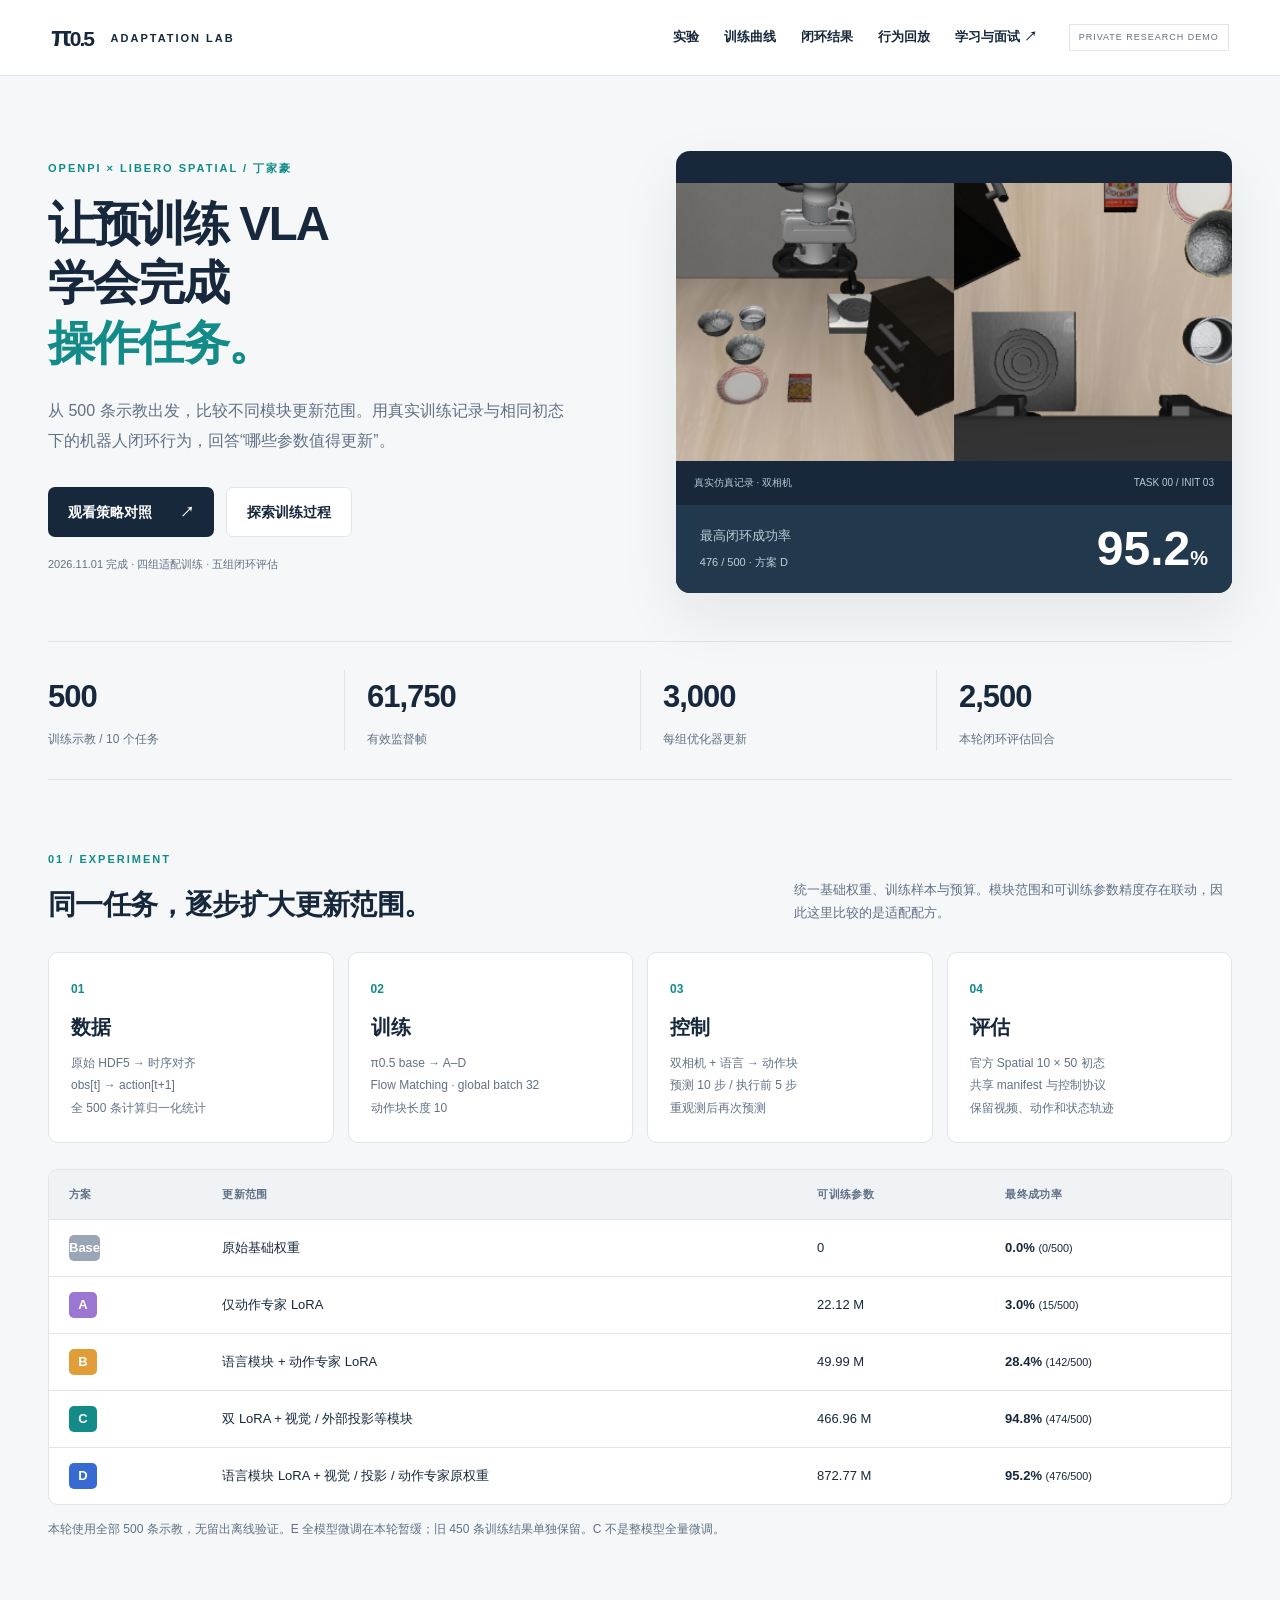
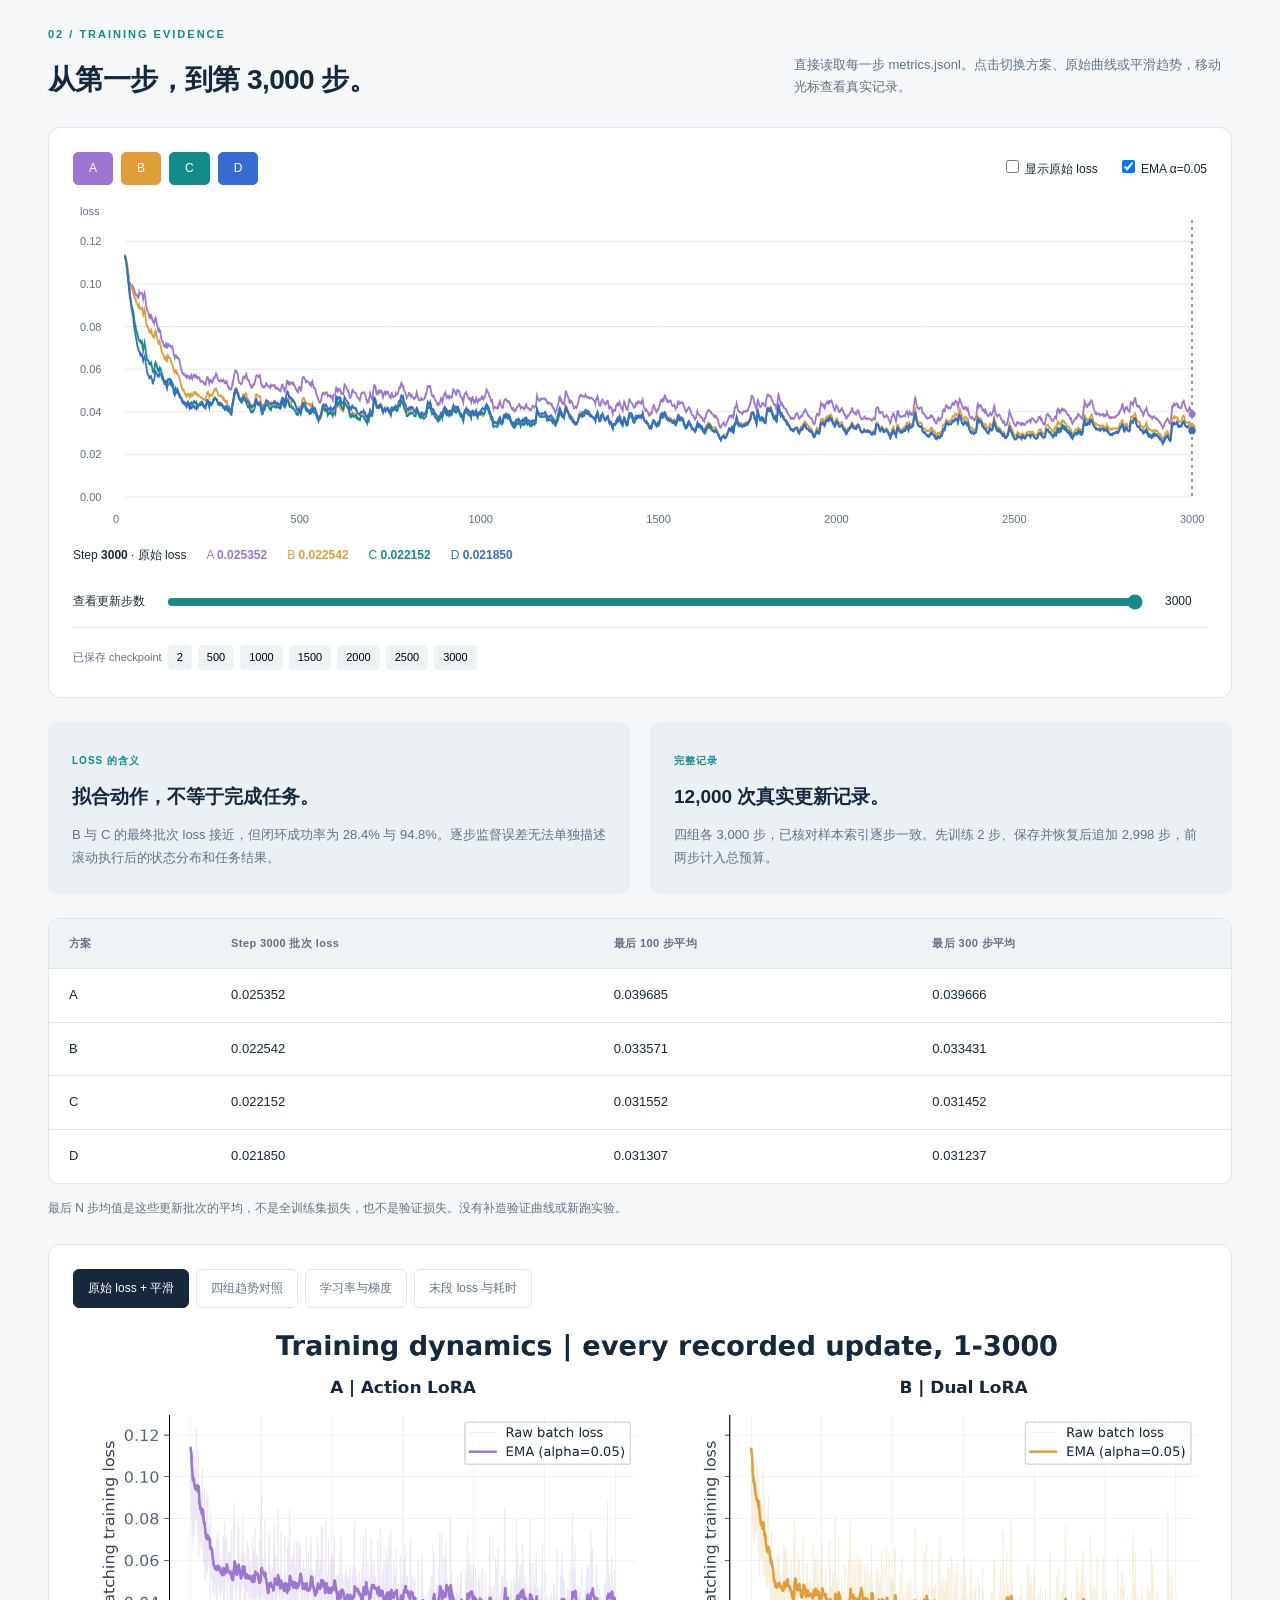
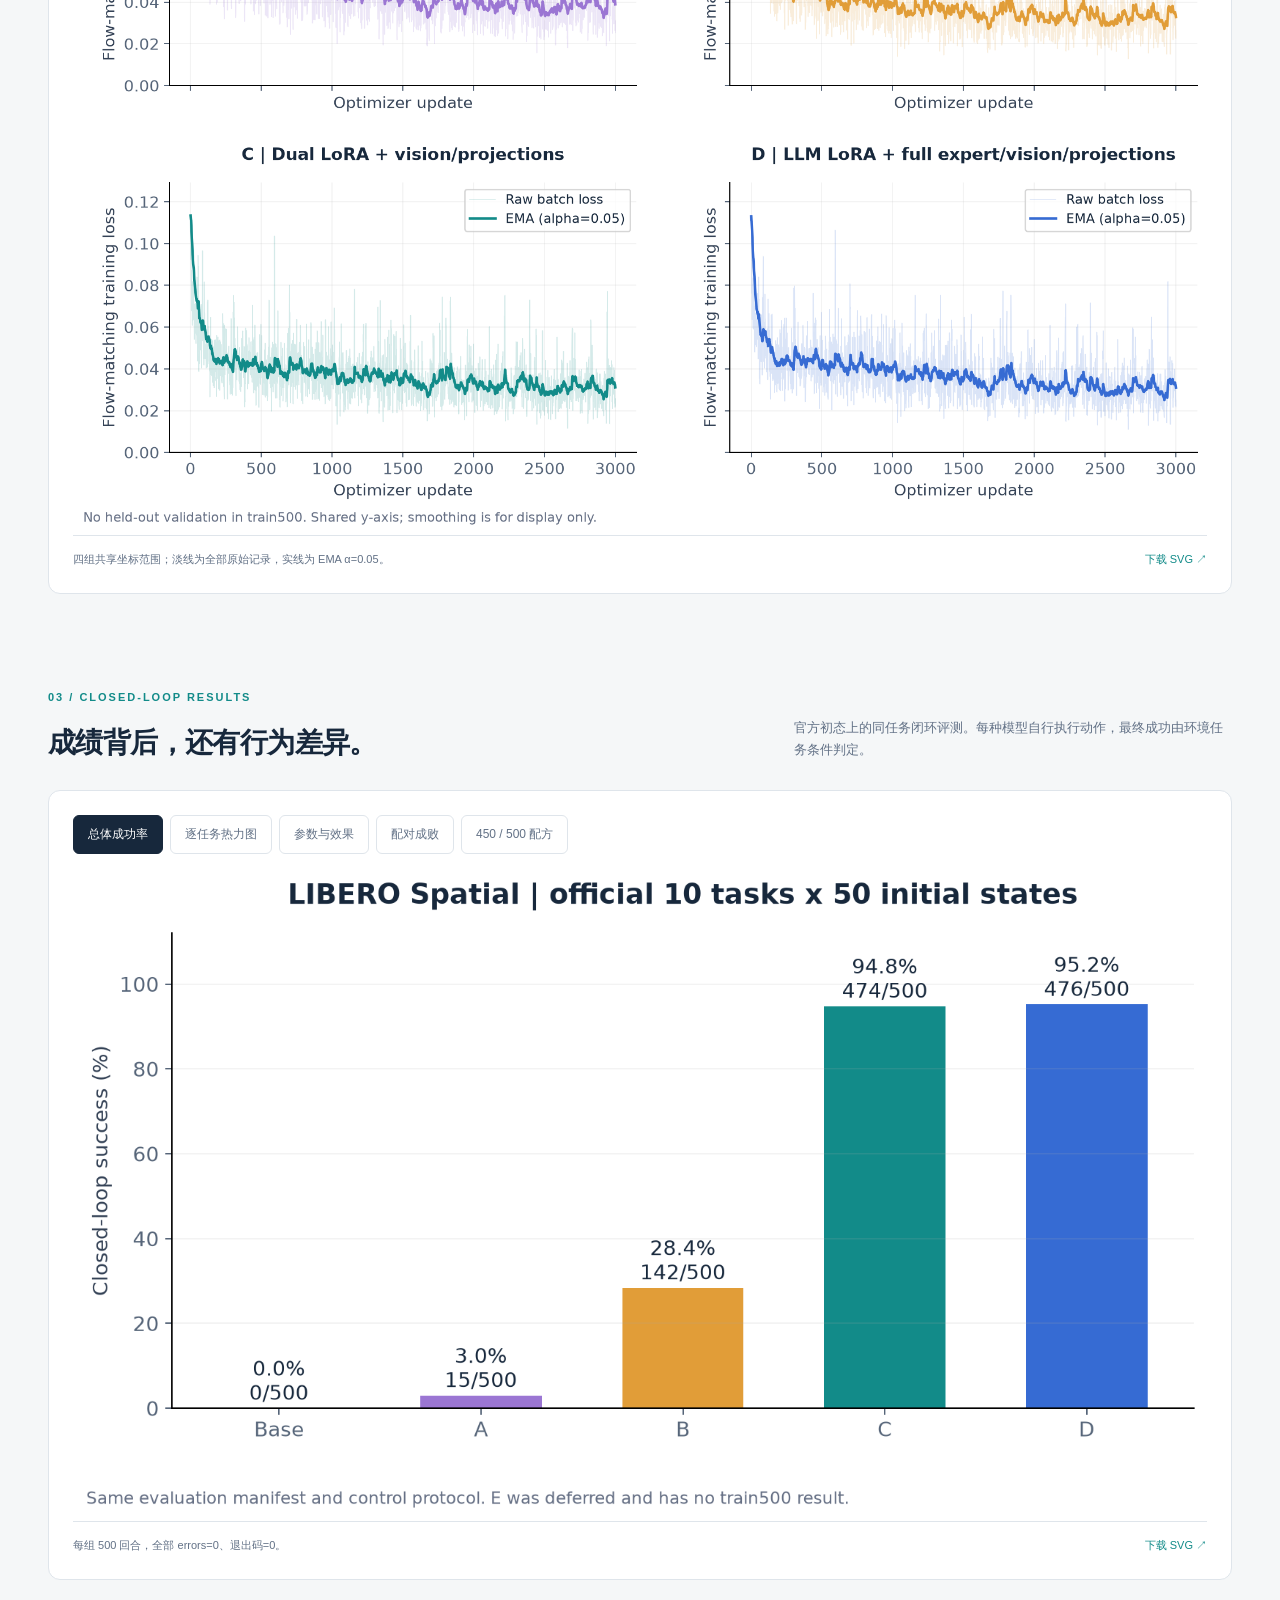
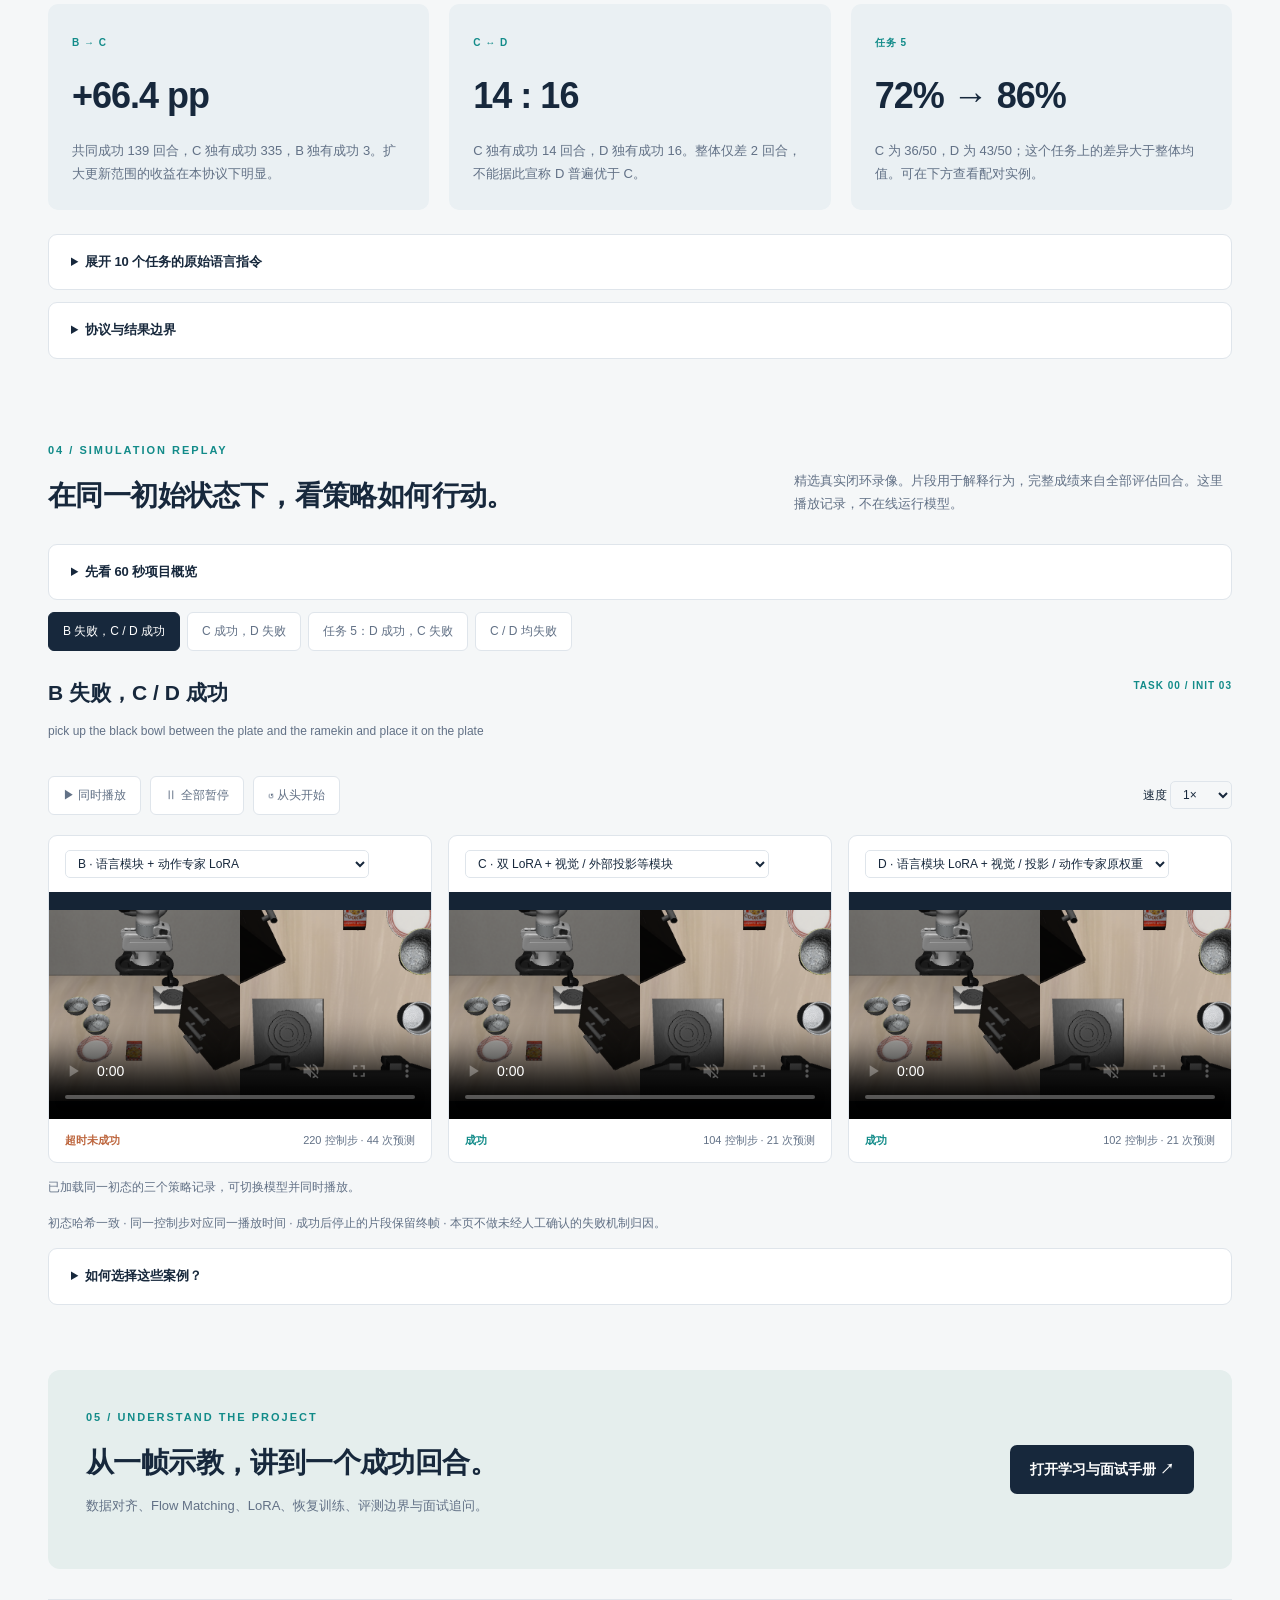
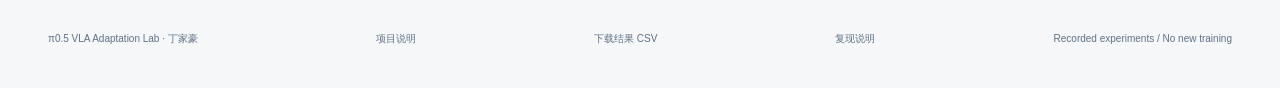
==== demo/index.html @ 4ae3f06e "Present train500 VLA adaptation with recorded curves and paired simulation demo" ====
<!doctype html>
<html lang="zh-CN"><head><meta charset="utf-8"><meta name="viewport" content="width=device-width, initial-scale=1">
<title>π0.5 · VLA Adaptation Lab</title><link rel="stylesheet" href="style.css"></head>
<body>
<header class="nav"><a class="brand" href="#">π<span>0.5</span> <b>ADAPTATION LAB</b></a><nav><a href="#experiment">实验</a><a href="#training">训练曲线</a><a href="#results">闭环结果</a><a href="#replay">行为回放</a><a href="study.html">学习与面试 ↗</a></nav><span class="private">PRIVATE RESEARCH DEMO</span></header>
<main>
<section class="hero"><div><p class="eyebrow">OPENPI × LIBERO SPATIAL / 丁家豪</p><h1>让预训练 VLA<br>学会完成<span>操作任务。</span></h1><p class="lead">从 500 条示教出发，比较不同模块更新范围。用真实训练记录与相同初态下的机器人闭环行为，回答“哪些参数值得更新”。</p><div class="actions"><a class="button" href="#replay">观看策略对照 <span>↗</span></a><a class="button secondary" href="#training">探索训练过程</a></div><p class="meta">2026.11.01 完成 · 四组适配训练 · 五组闭环评估</p></div><div class="hero-image"><img src="media/adaptation/C-start.png" alt="LIBERO 仿真外部相机与腕部相机起始画面"><div class="image-caption"><span>真实仿真记录 · 双相机</span><span>TASK 00 / INIT 03</span></div><div class="hero-insight"><span>最高闭环成功率</span><strong>95.2<small>%</small></strong><p>476 / 500 · 方案 D</p></div></div></section>
<section class="metrics"><div><strong>500</strong><span>训练示教 / 10 个任务</span></div><div><strong>61,750</strong><span>有效监督帧</span></div><div><strong>3,000</strong><span>每组优化器更新</span></div><div><strong>2,500</strong><span>本轮闭环评估回合</span></div></section>
<section id="experiment"><div class="section-head"><div><p class="eyebrow">01 / EXPERIMENT</p><h2>同一任务，逐步扩大更新范围。</h2></div><p>统一基础权重、训练样本与预算。模块范围和可训练参数精度存在联动，因此这里比较的是适配配方。</p></div>
<div class="flow"><article><span>01</span><h3>数据</h3><p>原始 HDF5 → 时序对齐<br>obs[t] → action[t+1]<br>全 500 条计算归一化统计</p></article><article><span>02</span><h3>训练</h3><p>π0.5 base → A–D<br>Flow Matching · global batch 32<br>动作块长度 10</p></article><article><span>03</span><h3>控制</h3><p>双相机 + 语言 → 动作块<br>预测 10 步 / 执行前 5 步<br>重观测后再次预测</p></article><article><span>04</span><h3>评估</h3><p>官方 Spatial 10 × 50 初态<br>共享 manifest 与控制协议<br>保留视频、动作和状态轨迹</p></article></div>
<div class="table-wrap"><table><thead><tr><th>方案</th><th>更新范围</th><th>可训练参数</th><th>最终成功率</th></tr></thead><tbody id="scope-table"></tbody></table></div>
<p class="note">本轮使用全部 500 条示教，无留出离线验证。E 全模型微调在本轮暂缓；旧 450 条训练结果单独保留。C 不是整模型全量微调。</p></section>
<section id="training"><div class="section-head"><div><p class="eyebrow">02 / TRAINING EVIDENCE</p><h2>从第一步，到第 3,000 步。</h2></div><p>直接读取每一步 metrics.jsonl。点击切换方案、原始曲线或平滑趋势，移动光标查看真实记录。</p></div>
<div class="chart-card"><div class="toolbar"><div class="toggles" id="group-toggles"></div><label><input id="raw-toggle" type="checkbox"> 显示原始 loss</label><label><input id="ema-toggle" type="checkbox" checked> EMA α=0.05</label></div><div class="canvas-wrap"><canvas id="loss-chart" aria-label="A 到 D 训练损失交互曲线"></canvas></div><div class="chart-readout" id="chart-readout"></div><div class="slider-row"><label for="step-slider">查看更新步数</label><input id="step-slider" type="range" min="1" max="3000" value="3000"><output id="step-output">3000</output></div><div class="checkpoint-row">已保存 checkpoint <span id="checkpoint-buttons"></span></div></div>
<div class="insight-grid"><article><span class="tag">LOSS 的含义</span><h3>拟合动作，不等于完成任务。</h3><p>B 与 C 的最终批次 loss 接近，但闭环成功率为 28.4% 与 94.8%。逐步监督误差无法单独描述滚动执行后的状态分布和任务结果。</p></article><article><span class="tag">完整记录</span><h3>12,000 次真实更新记录。</h3><p>四组各 3,000 步，已核对样本索引逐步一致。先训练 2 步、保存并恢复后追加 2,998 步，前两步计入总预算。</p></article></div>
<div class="table-wrap"><table><thead><tr><th>方案</th><th>Step 3000 批次 loss</th><th>最后 100 步平均</th><th>最后 300 步平均</th></tr></thead><tbody id="loss-table"></tbody></table></div>
<p class="note">最后 N 步均值是这些更新批次的平均，不是全训练集损失，也不是验证损失。没有补造验证曲线或新跑实验。</p>
<div class="figure-browser"><div class="figure-tabs" id="training-tabs"></div><figure><img id="training-figure" alt="训练过程统计图"><figcaption><span id="training-caption"></span><a id="training-download" download>下载 SVG ↗</a></figcaption></figure></div></section>
<section id="results"><div class="section-head"><div><p class="eyebrow">03 / CLOSED-LOOP RESULTS</p><h2>成绩背后，还有行为差异。</h2></div><p>官方初态上的同任务闭环评测。每种模型自行执行动作，最终成功由环境任务条件判定。</p></div>
<div class="figure-browser"><div class="figure-tabs" id="result-tabs"></div><figure><img id="result-figure" alt="闭环评估结果统计图"><figcaption><span id="result-caption"></span><a id="result-download" download>下载 SVG ↗</a></figcaption></figure></div>
<div class="insight-grid three"><article><span class="tag">B → C</span><strong>+66.4 pp</strong><p>共同成功 139 回合，C 独有成功 335，B 独有成功 3。扩大更新范围的收益在本协议下明显。</p></article><article><span class="tag">C ↔ D</span><strong>14 : 16</strong><p>C 独有成功 14 回合，D 独有成功 16。整体仅差 2 回合，不能据此宣称 D 普遍优于 C。</p></article><article><span class="tag">任务 5</span><strong>72% → 86%</strong><p>C 为 36/50，D 为 43/50；这个任务上的差异大于整体均值。可在下方查看配对实例。</p></article></div>
<details><summary>展开 10 个任务的原始语言指令</summary><ol id="task-list" start="0"></ol></details>
<details><summary>协议与结果边界</summary><p>使用固定版本 LIBERO 官方 .pruned_init，10 个任务各 50 条。256 渲染 → 180° 旋转 → PIL 双线性 224；稳定 10 步，最多 220 个控制步，预测 10 / 执行 5 / 去噪 10。五组评估共享 manifest 和按回合配对的动作噪声。</p><p>这是相同任务集合上的评估，不代表未见任务泛化或真机表现。固定项目仿真环境，不宣称逐位复现官方发布榜单。450→500 两轮的训练数据和归一化均发生变化；旧 E 的 91.4% 不属于本轮。</p></details></section>
<section id="replay"><div class="section-head"><div><p class="eyebrow">04 / SIMULATION REPLAY</p><h2>在同一初始状态下，看策略如何行动。</h2></div><p>精选真实闭环录像。片段用于解释行为，完整成绩来自全部评估回合。这里播放记录，不在线运行模型。</p></div>
<details><summary>先看 60 秒项目概览</summary><video controls playsinline preload="metadata" style="width:100%;max-height:600px" src="overview.mp4" poster="assets/charts/success-rates.png"></video><p class="note">由已有结果图与四组配对录像剪辑而成，未运行模型；片段结束后保持终帧。<a href="overview.mp4" download>下载 MP4 ↗</a></p></details>
<div id="case-tabs" class="figure-tabs"></div><div class="case-header"><div><h3 id="case-title"></h3><p id="case-prompt"></p></div><span id="case-key" class="tag"></span></div><div class="play-controls"><button id="play-all">▶ 同时播放</button><button id="pause-all">Ⅱ 全部暂停</button><button id="restart-all">↺ 从头开始</button><label>速度 <select id="speed"><option value=".5">0.5×</option><option value="1" selected>1×</option><option value="2">2×</option></select></label></div><div id="players" class="players"></div><p id="play-status" class="note" role="status"></p><p id="case-note" class="note"></p>
<details><summary>如何选择这些案例？</summary><p>分别选择 B 失败而 C/D 成功、C 成功而 D 失败、任务 5 中 D 成功而 C 失败、C/D 均失败四类；每类按任务号与初态号排序取第一个匹配回合。可切换模型；同一案例初态哈希已核对一致。来源路径和视频哈希见 <a href="media-manifest.json">媒体清单</a>。每段视频左侧为外部相机，右侧为腕部相机。</p></details></section>
<section id="learn" class="learning-callout"><div><p class="eyebrow">05 / UNDERSTAND THE PROJECT</p><h2>从一帧示教，讲到一个成功回合。</h2><p>数据对齐、Flow Matching、LoRA、恢复训练、评测边界与面试追问。</p></div><a class="button" href="study.html">打开学习与面试手册 ↗</a></section>
<footer><span>π0.5 VLA Adaptation Lab · 丁家豪</span><a href="../README.md">项目说明</a><a href="../results/train500/summary.csv" download>下载结果 CSV</a><a href="../docs/reproduction.md">复现说明</a><span>Recorded experiments / No new training</span></footer>
</main><script src="assets/data.js"></script><script src="app.js"></script></body></html>
---- demo/style.css ----
:root{--ink:#17283c;--muted:#627186;--line:#dfe5eb;--teal:#128b89;--paper:#f5f7f8;--card:#fff;--blue:#366bd3}*{box-sizing:border-box}html{scroll-behavior:smooth;scroll-padding-top:88px}body{margin:0;color:var(--ink);background:var(--paper);font-family:Inter,-apple-system,BlinkMacSystemFont,"PingFang SC","Microsoft Yahei",sans-serif;font-size:15px;line-height:1.75}a{color:inherit;text-decoration:none}a:hover{color:var(--teal)}button,select,input{font:inherit}button,a.button{cursor:pointer}button:focus-visible,a:focus-visible,input:focus-visible,select:focus-visible,summary:focus-visible{outline:3px solid #4b9ce8;outline-offset:4px}.nav{height:76px;padding:0 4vw;display:flex;align-items:center;gap:32px;background:#ffffffed;border-bottom:1px solid var(--line);position:sticky;top:0;z-index:9;backdrop-filter:blur(12px)}.brand{font-size:27px;white-space:nowrap;font-weight:750;letter-spacing:-2px}.brand span{font-size:21px}.brand b{font-size:11px;letter-spacing:2px;margin-left:12px;vertical-align:middle}.nav nav{display:flex;gap:25px;margin-left:auto;font-size:13px;font-weight:600}.private{font-size:9px;letter-spacing:1px;padding:5px 9px;border:1px solid var(--line);color:var(--muted)}main{max-width:1320px;margin:auto;padding:0 48px}.hero{display:grid;grid-template-columns:1.03fr 1fr;gap:55px;align-items:center;padding:75px 0 48px}.eyebrow{color:var(--teal);letter-spacing:2px;font-size:11px;font-weight:700;margin:0 0 16px}.hero h1{font-size:clamp(34px,3.7vw,53px);letter-spacing:-2px;line-height:1.25;margin:0 0 24px}.hero h1 span{display:block;color:var(--teal)}.lead{font-size:16px;color:var(--muted);max-width:520px;line-height:1.9}.actions{display:flex;gap:12px;margin:30px 0 18px}.button{display:inline-flex;align-items:center;gap:28px;padding:12px 20px;background:var(--ink);color:white;border-radius:7px;font-size:14px;font-weight:600}.button:hover{background:var(--teal);color:white}.secondary{background:white;color:var(--ink);border:1px solid var(--line)}.meta{font-size:11px;color:var(--muted)}.hero-image{position:relative;background:#18283a;border-radius:14px;overflow:hidden;padding:32px 0 0;box-shadow:0 24px 60px #17283c14}.hero-image>img{width:100%;display:block;min-height:230px;object-fit:cover}.image-caption{display:flex;justify-content:space-between;font-size:10px;color:#b7cbd8;padding:13px 18px}.hero-insight{padding:18px 24px;background:#22384c;display:grid;grid-template-columns:1fr 1fr;align-items:center;color:white}.hero-insight>span{font-size:13px;color:#bdced8}.hero-insight strong{font-size:48px;line-height:1.1;text-align:right;grid-row:span 2}.hero-insight small{font-size:20px}.hero-insight p{font-size:11px;margin:0;color:#bdced8}.metrics{display:grid;grid-template-columns:repeat(4,1fr);border-top:1px solid var(--line);border-bottom:1px solid var(--line);padding:28px 0}.metrics>div{padding:0 22px;border-left:1px solid var(--line)}.metrics>div:first-child{border:0;padding-left:0}.metrics strong{font-size:31px;display:block;letter-spacing:-1px}.metrics span{font-size:12px;color:var(--muted)}section[id]{padding:70px 0 0}.section-head{display:flex;align-items:flex-end;gap:60px;margin-bottom:28px}.section-head>div{flex:1}.section-head>p{width:37%;font-size:13px;color:var(--muted);margin:0}h2{font-size:28px;line-height:1.4;letter-spacing:-.6px;margin:0}h3{line-height:1.5}.flow{display:grid;grid-template-columns:repeat(4,1fr);gap:14px;margin-bottom:26px}.flow article{background:white;border:1px solid var(--line);padding:22px;border-radius:10px}.flow span{color:var(--teal);font-size:12px;font-weight:bold}.flow h3{margin:10px 0;font-size:20px}.flow p{font-size:12px;color:var(--muted);margin:0;line-height:1.9}.table-wrap{overflow-x:auto;background:white;border:1px solid var(--line);border-radius:10px}table{width:100%;border-collapse:collapse;text-align:left;font-size:13px}th{font-size:11px;letter-spacing:.4px;color:var(--muted);background:#f0f3f6}td,th{padding:15px 20px;border-bottom:1px solid var(--line)}tr:last-child td{border-bottom:0}.badge{display:inline-flex;align-items:center;justify-content:center;min-width:28px;height:26px;color:white;border-radius:5px;font-weight:bold;margin-right:8px}.note{font-size:12px;color:var(--muted);line-height:1.8;margin:14px 0}.chart-card,.figure-browser{background:white;border:1px solid var(--line);border-radius:12px;padding:24px}.toolbar{display:flex;align-items:center;flex-wrap:wrap;gap:20px;font-size:12px}.toggles{display:flex;gap:8px;margin-right:auto}.toggles button{padding:5px 15px;border:1px solid var(--line);border-radius:5px;background:white;color:var(--muted)}.toggles button.active{background:var(--g);color:white;border-color:var(--g)}.canvas-wrap{height:330px;margin:20px 0 10px}canvas{display:block;width:100%;height:100%;touch-action:pan-y}.chart-readout{display:flex;gap:20px;flex-wrap:wrap;font-size:12px;min-height:26px}.chart-readout strong{font-variant-numeric:tabular-nums}.slider-row{display:flex;gap:20px;align-items:center;margin-top:20px;font-size:12px}.slider-row input{flex:1;accent-color:var(--teal)}.slider-row output{width:42px;font-variant-numeric:tabular-nums}.checkpoint-row{border-top:1px solid var(--line);padding-top:14px;margin-top:15px;font-size:11px;color:var(--muted)}.checkpoint-row button{background:#eef3f6;border:0;padding:3px 9px;border-radius:4px;margin:3px;cursor:pointer;font-size:11px}.insight-grid{display:grid;grid-template-columns:repeat(2,1fr);gap:20px;margin:24px 0}.insight-grid.three{grid-template-columns:repeat(3,1fr)}.insight-grid article{padding:24px;background:#eaf0f3;border-radius:10px}.tag{display:inline-block;font-size:10px;letter-spacing:1px;color:var(--teal);font-weight:700}.insight-grid h3{margin:10px 0;font-size:19px}.insight-grid p{color:var(--muted);font-size:13px;margin-bottom:0}.insight-grid strong{display:block;font-size:36px;letter-spacing:-1px;margin-top:10px}.figure-browser{margin:24px 0}.figure-tabs{display:flex;flex-wrap:wrap;gap:7px;margin-bottom:16px}.figure-tabs button,.play-controls button{border:1px solid var(--line);background:white;color:var(--muted);border-radius:6px;padding:8px 14px;font-size:12px;cursor:pointer}.figure-tabs button.active{background:var(--ink);color:white;border-color:var(--ink)}figure{margin:0}figure>img{display:block;width:100%;height:auto}figcaption{border-top:1px solid var(--line);padding-top:14px;display:flex;gap:20px;justify-content:space-between;font-size:11px;color:var(--muted)}figcaption a{white-space:nowrap;color:var(--teal)}details{background:white;border:1px solid var(--line);border-radius:9px;margin:12px 0;padding:16px 22px;font-size:13px}summary{font-weight:600;cursor:pointer}details p,details li{color:var(--muted)}details li{margin:8px 0}.case-header{display:flex;align-items:flex-start;justify-content:space-between;gap:25px;padding:10px 0}.case-header h3{margin:0;font-size:21px}.case-header p{font-size:12px;color:var(--muted);max-width:760px}.case-header .tag{white-space:nowrap}.play-controls{display:flex;gap:9px;align-items:center;flex-wrap:wrap;margin:12px 0 20px}.play-controls label{font-size:12px;margin-left:auto}.play-controls select,.player select{background:transparent;border:1px solid var(--line);padding:5px 8px;border-radius:5px;font-size:12px;color:var(--ink)}.players{display:grid;grid-template-columns:repeat(3,1fr);gap:16px}.player{background:white;border:1px solid var(--line);border-radius:9px;overflow:hidden}.player-head{padding:14px 16px;display:flex;justify-content:space-between;align-items:center}.player video{width:100%;display:block;background:#152435;aspect-ratio:512/304}.player-foot{padding:12px 16px;font-size:11px;color:var(--muted);display:flex;justify-content:space-between}.success{color:var(--teal);font-weight:700}.failure{color:#bd663e;font-weight:700}.learning-callout{display:flex;align-items:center;justify-content:space-between;gap:30px;padding:38px!important;background:#e5eeed;border-radius:12px;margin:65px 0 30px}.learning-callout p:last-child{color:var(--muted);font-size:13px}.learning-callout .button{white-space:nowrap}footer{display:flex;gap:24px;flex-wrap:wrap;justify-content:space-between;padding:30px 0 40px;font-size:10px;color:var(--muted);border-top:1px solid var(--line)}.study-layout{display:grid;grid-template-columns:220px 1fr;gap:45px;margin:45px auto}.study-nav{position:sticky;top:110px;align-self:start}.study-nav a{display:block;font-size:12px;padding:7px 0;color:var(--muted)}.study-content section{padding:25px 0!important}.study-content h2{font-size:25px;margin:16px 0}.study-content>p,.study-content section>p{color:var(--muted)}.study-content pre{background:#17283c;color:#dbe9ec;padding:20px;overflow:auto;border-radius:8px;font-size:12px}.study-content details{font-size:14px}.study-content summary{line-height:1.6}.study-controls{display:flex;gap:10px}.study-controls button{padding:8px 15px;border:1px solid var(--line);background:white;border-radius:6px;cursor:pointer}.study-content code{background:#e9eef2;padding:2px 4px;border-radius:3px;font-size:12px}
@media(max-width:1050px){.private{display:none}.nav{gap:15px}.nav nav{gap:15px}main{padding:0 28px}.hero{gap:30px}.hero h1{font-size:38px}.hero-insight strong{font-size:38px}.flow article{padding:16px}.hero{padding-top:45px}.section-head{gap:25px}.players{gap:10px}.player-head{padding:10px}.study-layout{grid-template-columns:170px 1fr;gap:25px}}
@media(max-width:720px){.nav{height:auto;min-height:65px;padding:10px 18px;flex-wrap:wrap;gap:7px}.nav nav{width:100%;justify-content:space-between;gap:10px;font-size:11px}.brand{font-size:24px}main{padding:0 18px}.hero{grid-template-columns:1fr;padding-top:35px;gap:28px}.hero h1{font-size:39px}.hero-image{max-width:540px}.metrics{grid-template-columns:repeat(2,1fr);gap:22px}.metrics>div:nth-child(3){border-left:0;padding-left:0}.metrics strong{font-size:26px}.section-head{display:block}.section-head>p{width:auto;margin-top:15px}.flow{grid-template-columns:repeat(2,1fr)}h2{font-size:25px}.chart-card,.figure-browser{padding:14px}.toolbar{gap:12px}.canvas-wrap{height:280px}.insight-grid,.insight-grid.three{grid-template-columns:1fr}.players{grid-template-columns:1fr}.player video{max-height:340px}.case-header{display:block}.learning-callout{display:block;padding:25px!important}.learning-callout .button{margin-top:16px}.slider-row{gap:10px}.slider-row label{font-size:10px}td,th{padding:12px;font-size:12px}.study-layout{display:block}.study-nav{position:static;display:flex;flex-wrap:wrap;gap:12px}.study-nav a{padding:0}.section-head .eyebrow{margin-bottom:10px}section[id]{padding-top:45px}}
@media(prefers-reduced-motion:reduce){html{scroll-behavior:auto}}
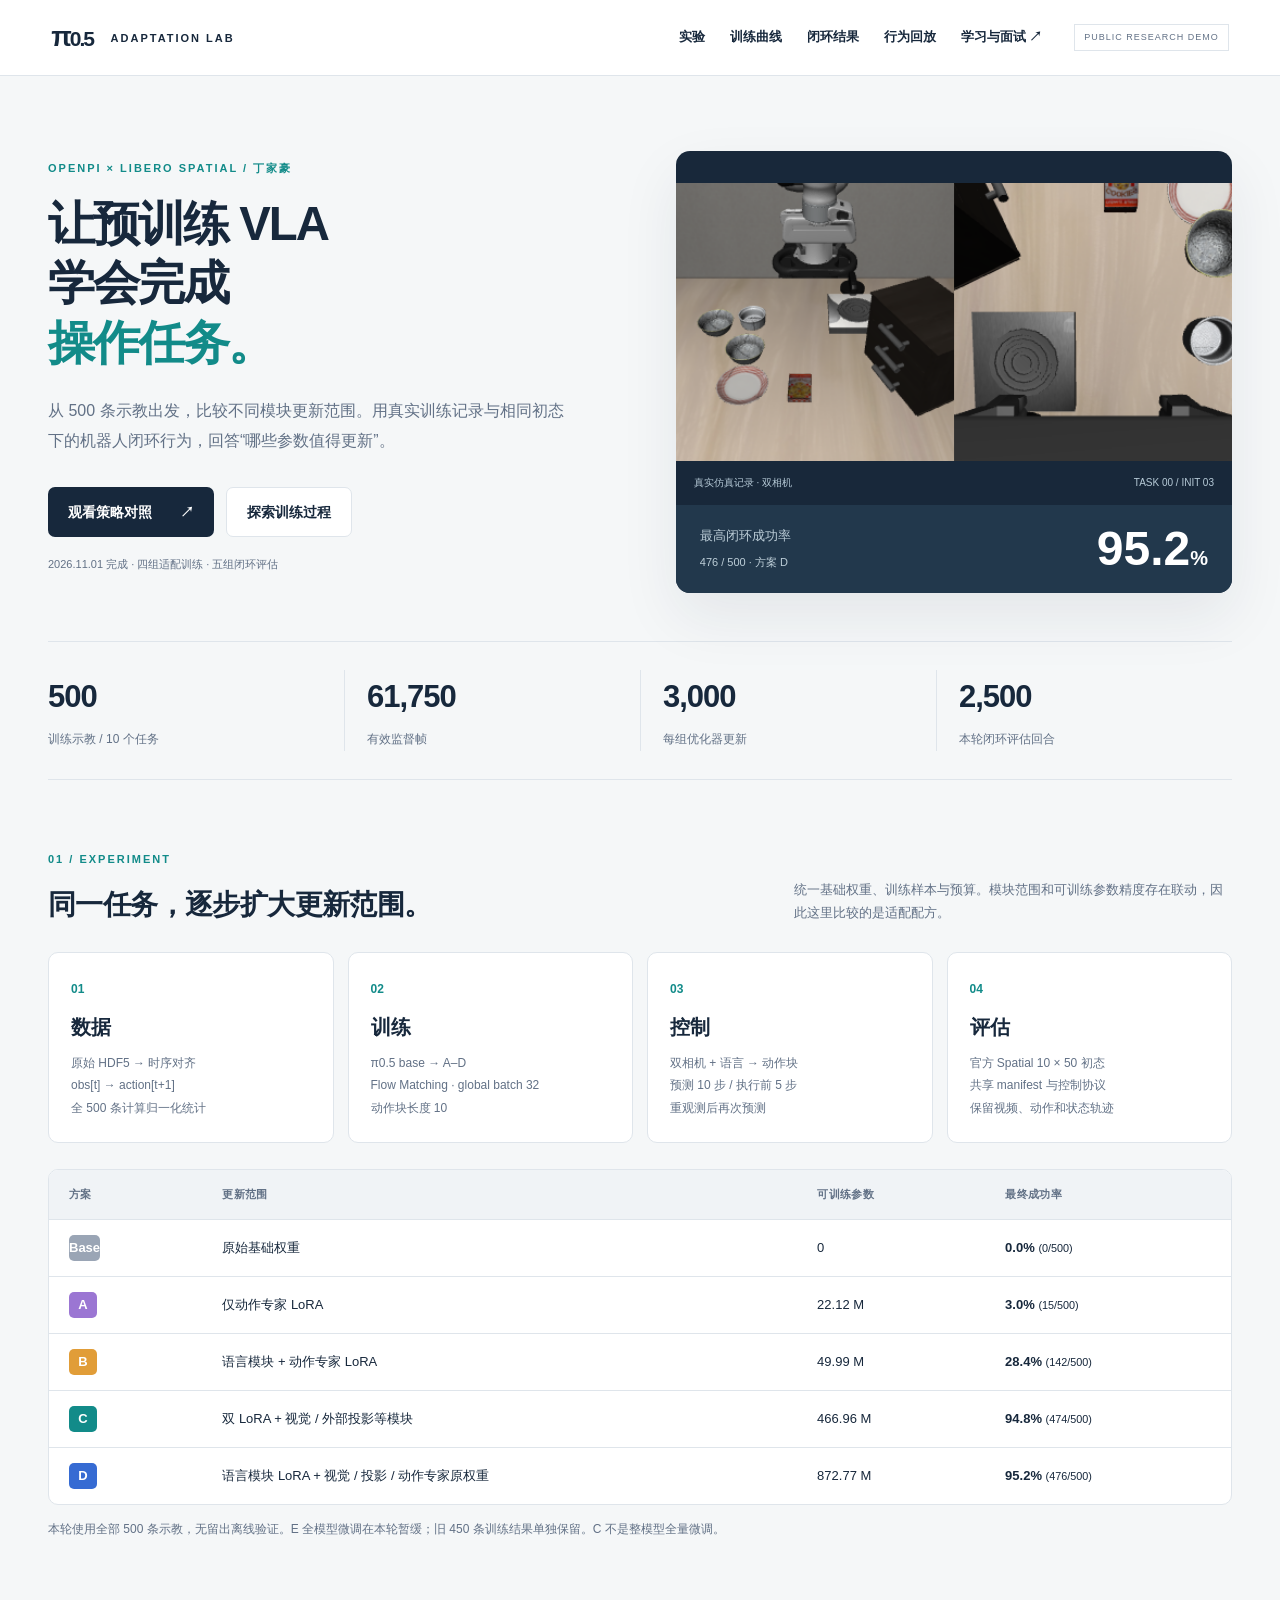
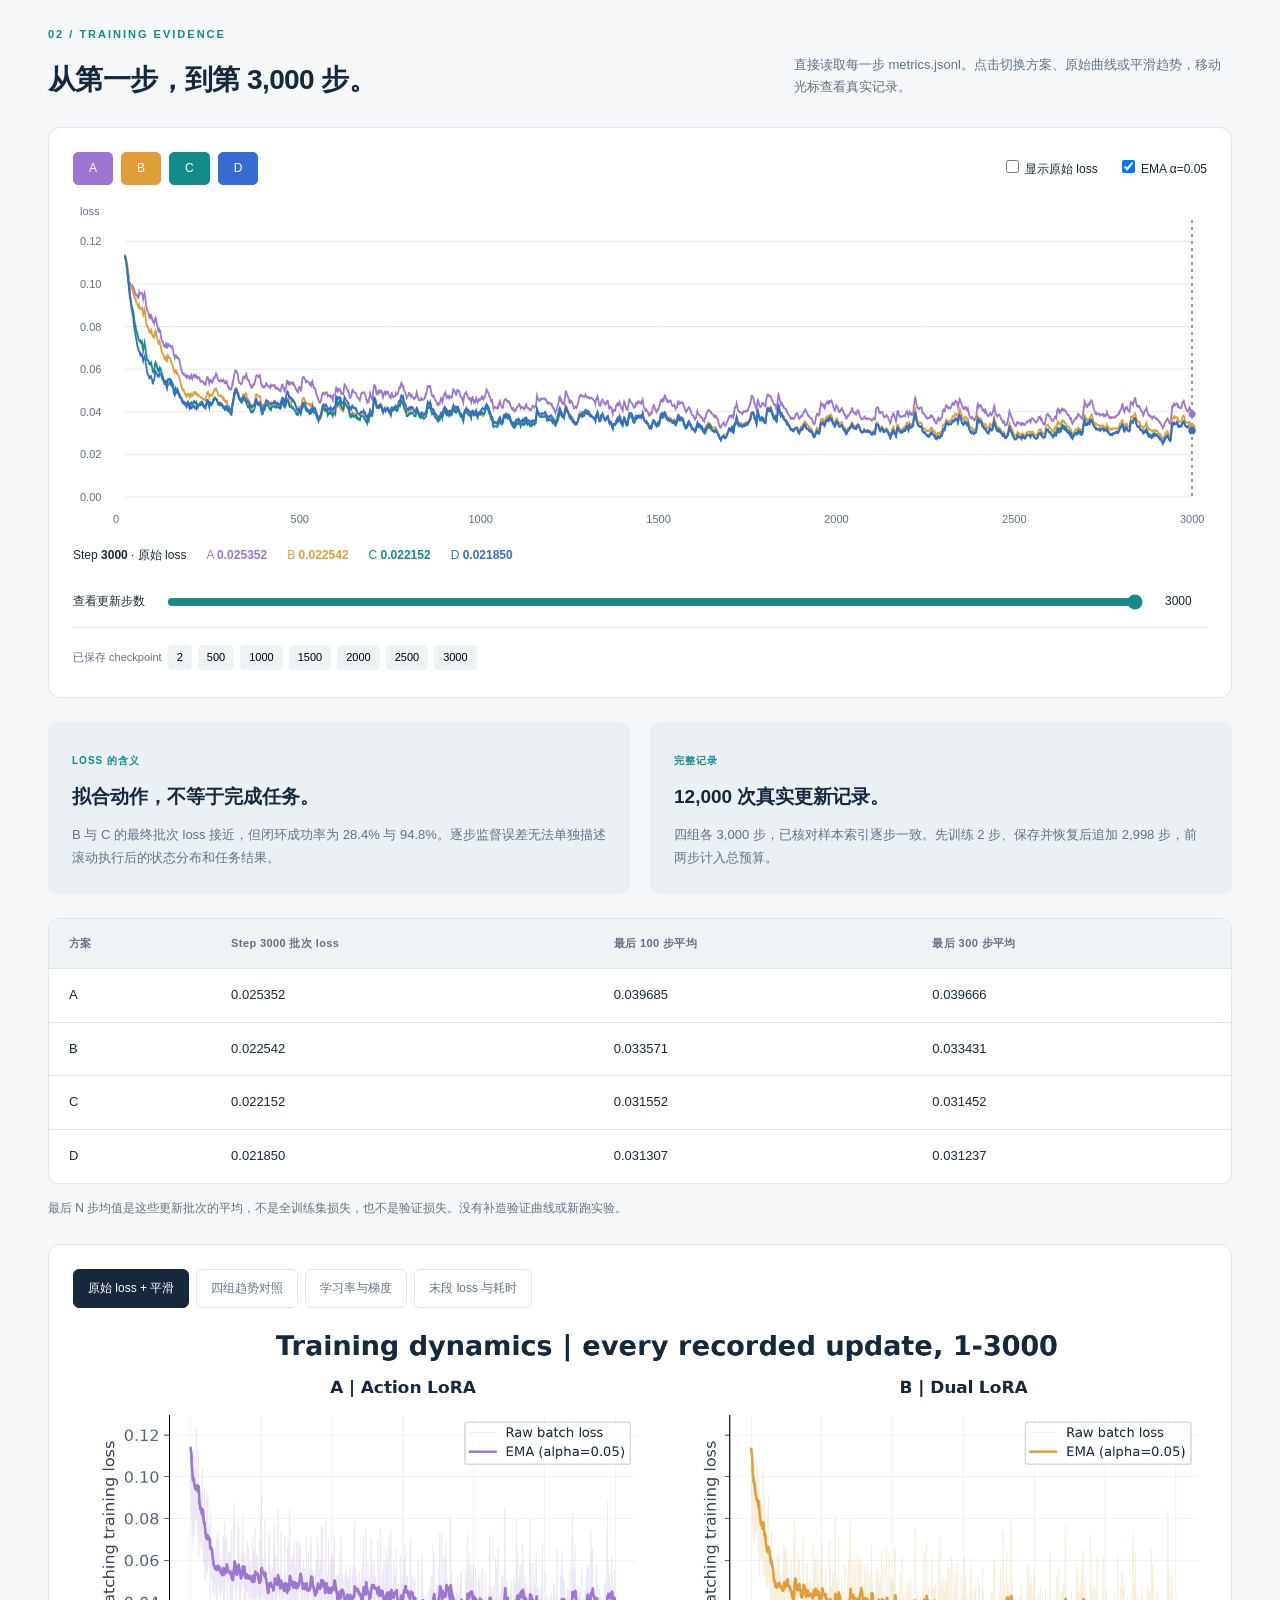
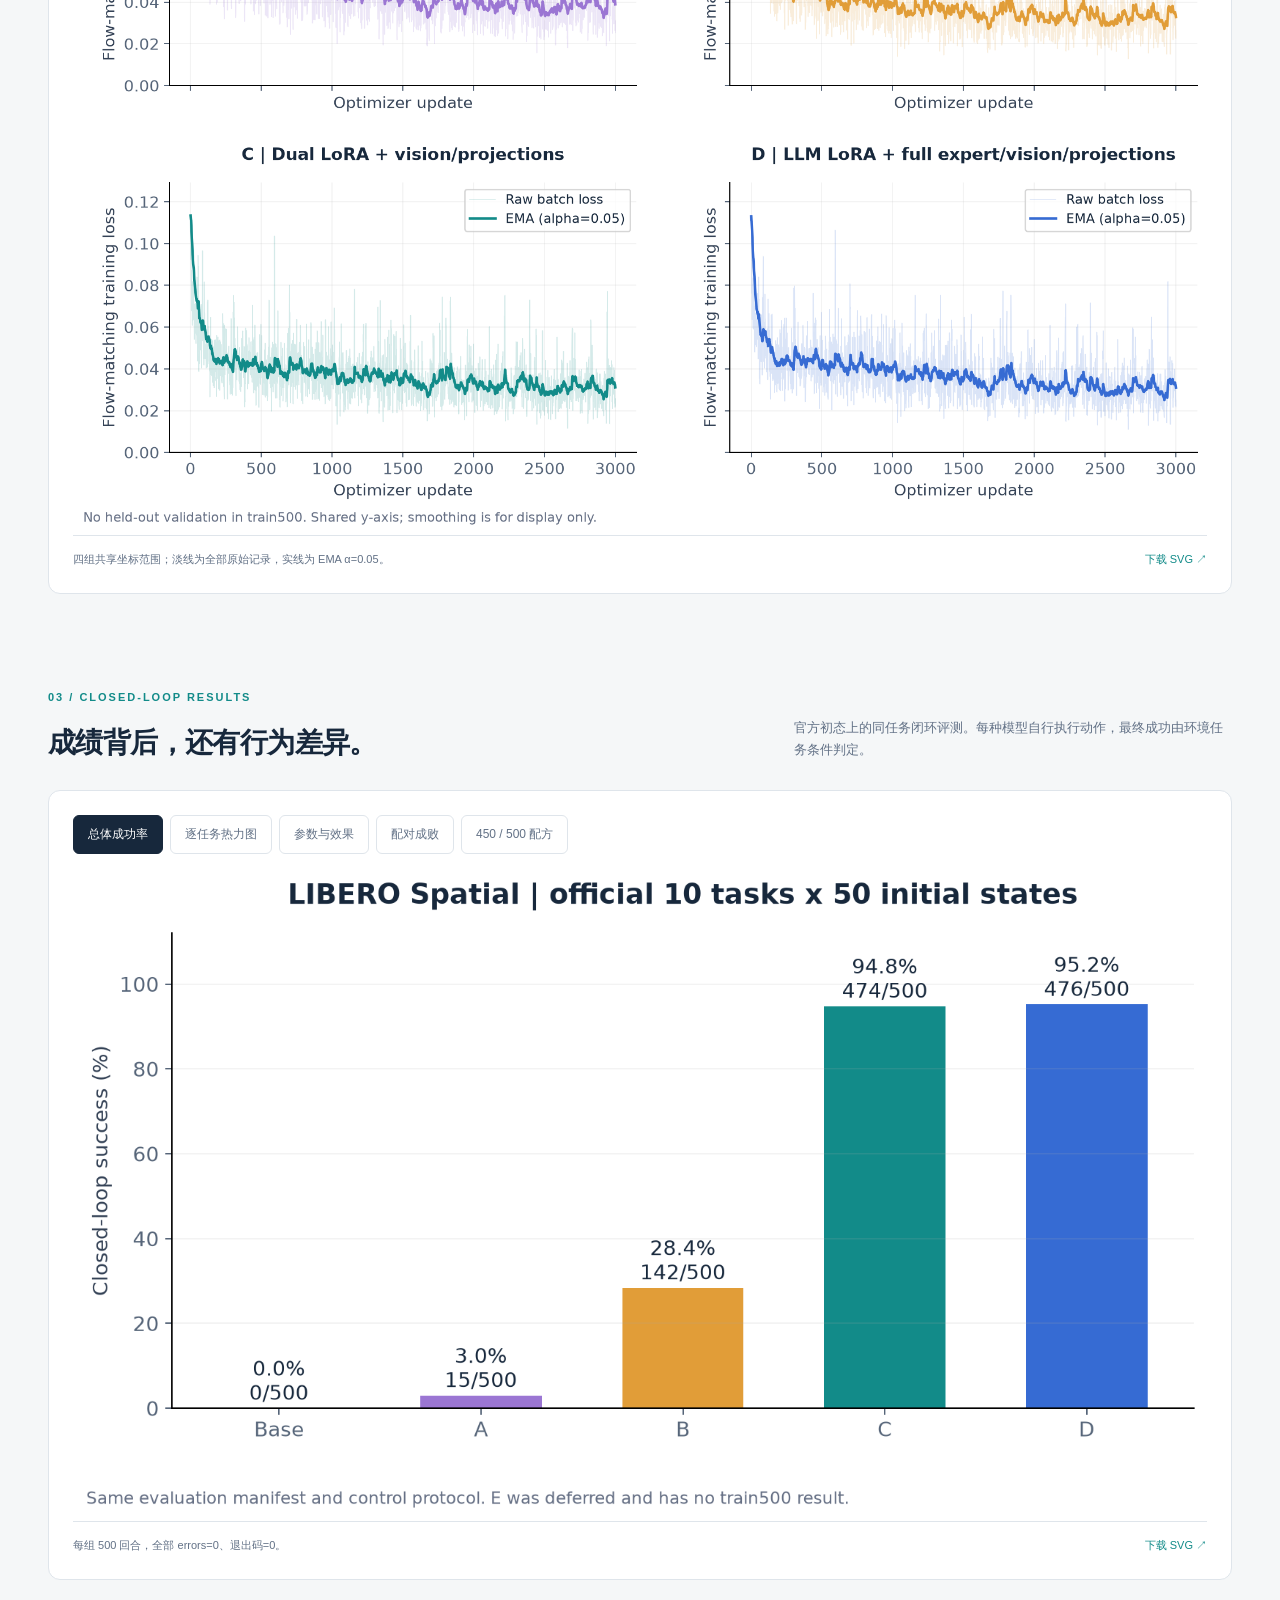
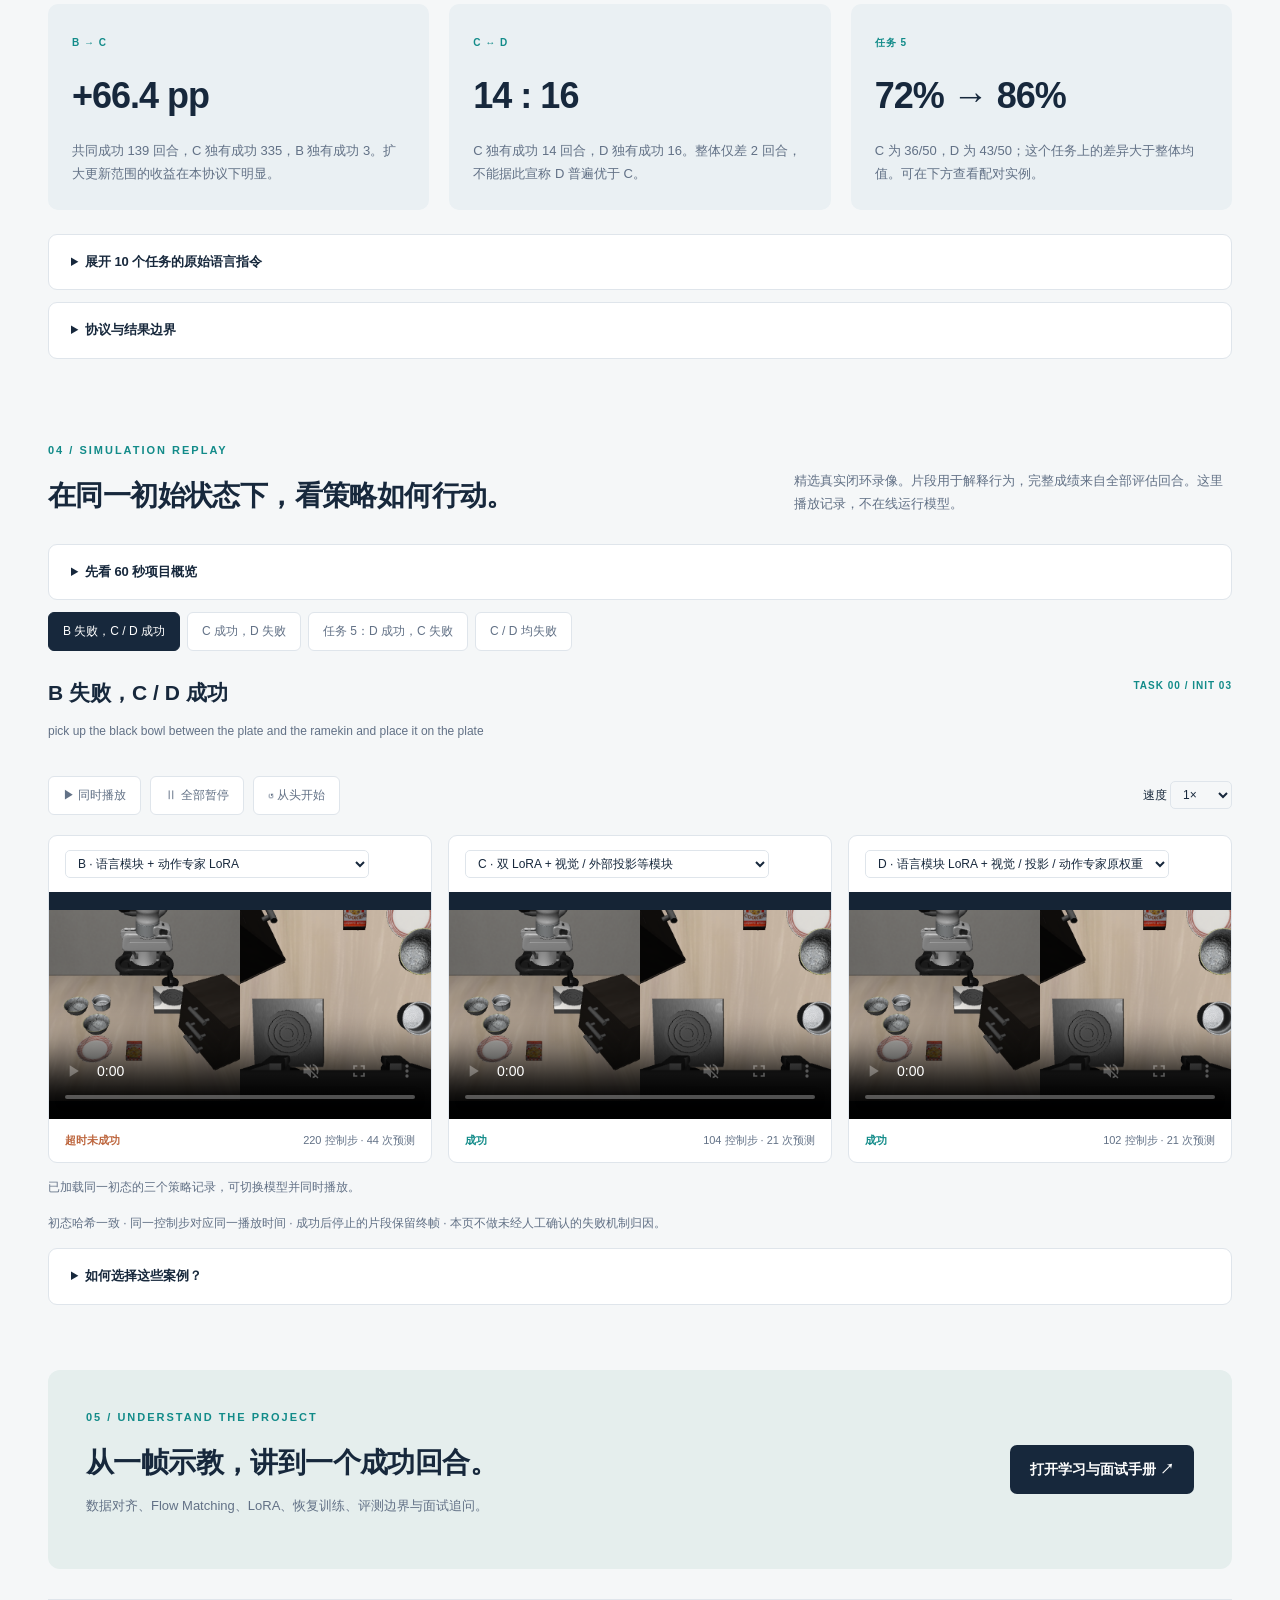
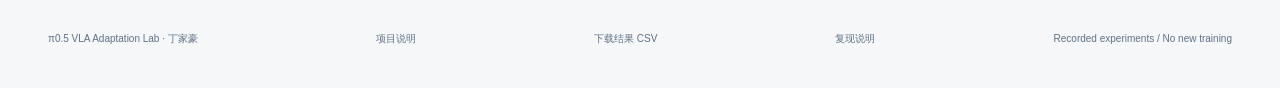
==== commit 0734dfd1: "Prepare public project access and unified demo entry" ====
--- a/demo/index.html
+++ b/demo/index.html
@@ -2,7 +2,7 @@
 <html lang="zh-CN"><head><meta charset="utf-8"><meta name="viewport" content="width=device-width, initial-scale=1">
 <title>π0.5 · VLA Adaptation Lab</title><link rel="stylesheet" href="style.css"></head>
 <body>
-<header class="nav"><a class="brand" href="#">π<span>0.5</span> <b>ADAPTATION LAB</b></a><nav><a href="#experiment">实验</a><a href="#training">训练曲线</a><a href="#results">闭环结果</a><a href="#replay">行为回放</a><a href="study.html">学习与面试 ↗</a></nav><span class="private">PRIVATE RESEARCH DEMO</span></header>
+<header class="nav"><a class="brand" href="#">π<span>0.5</span> <b>ADAPTATION LAB</b></a><nav><a href="#experiment">实验</a><a href="#training">训练曲线</a><a href="#results">闭环结果</a><a href="#replay">行为回放</a><a href="study.html">学习与面试 ↗</a></nav><span class="private">PUBLIC RESEARCH DEMO</span></header>
 <main>
 <section class="hero"><div><p class="eyebrow">OPENPI × LIBERO SPATIAL / 丁家豪</p><h1>让预训练 VLA<br>学会完成<span>操作任务。</span></h1><p class="lead">从 500 条示教出发，比较不同模块更新范围。用真实训练记录与相同初态下的机器人闭环行为，回答“哪些参数值得更新”。</p><div class="actions"><a class="button" href="#replay">观看策略对照 <span>↗</span></a><a class="button secondary" href="#training">探索训练过程</a></div><p class="meta">2026.11.01 完成 · 四组适配训练 · 五组闭环评估</p></div><div class="hero-image"><img src="media/adaptation/C-start.png" alt="LIBERO 仿真外部相机与腕部相机起始画面"><div class="image-caption"><span>真实仿真记录 · 双相机</span><span>TASK 00 / INIT 03</span></div><div class="hero-insight"><span>最高闭环成功率</span><strong>95.2<small>%</small></strong><p>476 / 500 · 方案 D</p></div></div></section>
 <section class="metrics"><div><strong>500</strong><span>训练示教 / 10 个任务</span></div><div><strong>61,750</strong><span>有效监督帧</span></div><div><strong>3,000</strong><span>每组优化器更新</span></div><div><strong>2,500</strong><span>本轮闭环评估回合</span></div></section>
